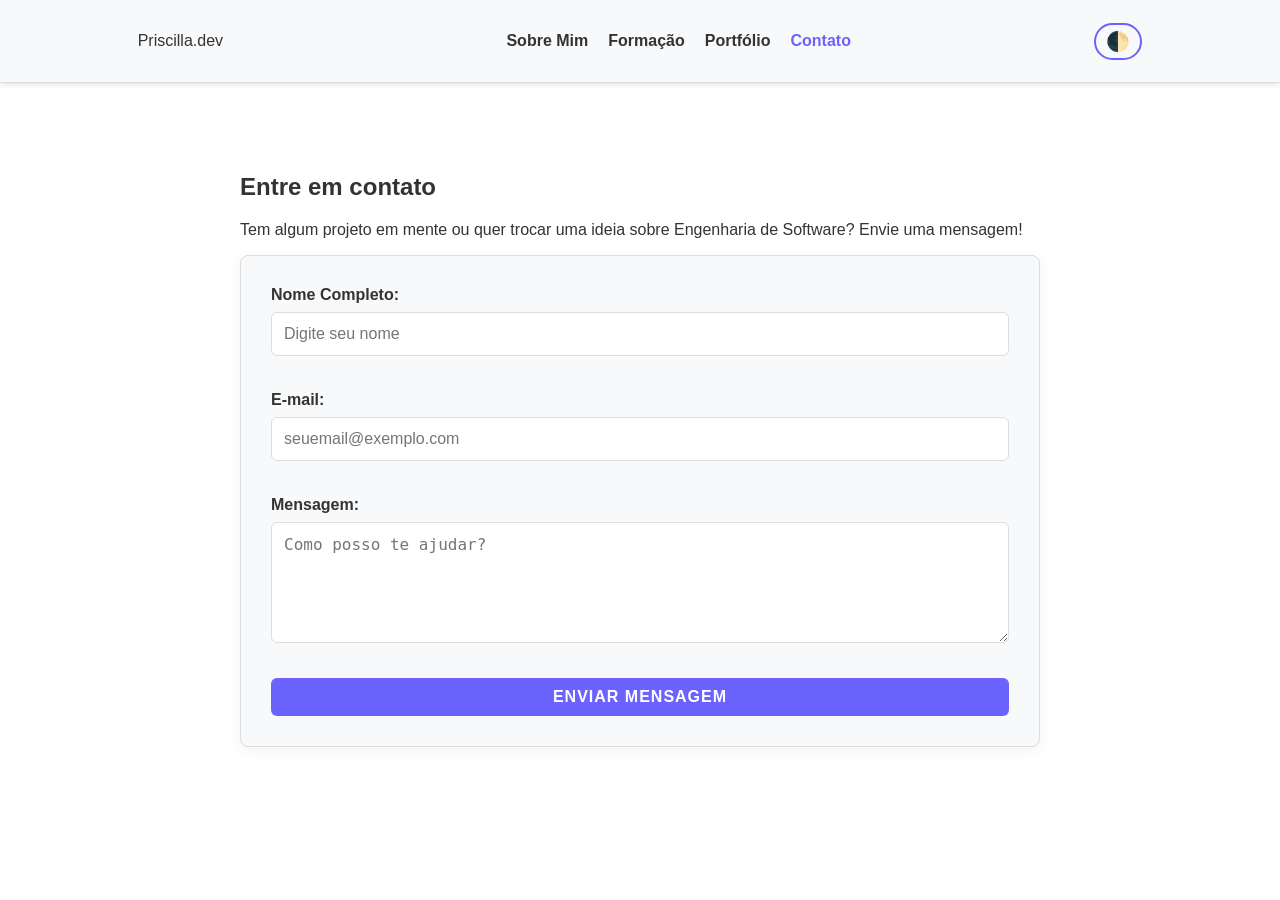
==== contato.html @ 25bb1f26 "upload arquivos do projeto portfolio" ====
<!DOCTYPE html>
<html lang="pt-br">
<head>
    <meta charset="UTF-8">
    <meta name="viewport" content="width=device-width, initial-scale=1.0">
    <title>Contato | Priscilla</title>
    <link rel="stylesheet" href="css/style.css">
</head>
<body>
    <nav class="navbar">
        <div class="logo">Priscilla<span>.dev</span></div>
        <ul class="nav-links">
            <li><a href="index.html">Sobre Mim</a></li>
            <li><a href="formacao.html">Formação</a></li>
            <li><a href="portfolio.html">Portfólio</a></li>
            <li><a href="contato.html" class="active">Contato</a></li>
        </ul>
        <button id="theme-toggle">🌓</button>
    </nav>

    <main class="container">
        <section id="contato">
            <h1>Entre em contato</h1>
            <p>Tem algum projeto em mente ou quer trocar uma ideia sobre Engenharia de Software? Envie uma mensagem!</p>

            <form id="contact-form" class="contato-form">
                <div class="form-group">
                    <label for="nome">Nome Completo:</label>
                    <input type="text" id="nome" name="nome" placeholder="Digite seu nome">
                </div>

                <div class="form-group">
                    <label for="email">E-mail:</label>
                    <input type="email" id="email" name="email" placeholder="seuemail@exemplo.com">
                </div>

                <div class="form-group">
                    <label for="mensagem">Mensagem:</label>
                    <textarea id="mensagem" name="mensagem" rows="5" placeholder="Como posso te ajudar?"></textarea>
                </div>

                <button type="submit" id="submit-btn">Enviar Mensagem</button>
            </form>
            
            <div id="resultado-envio"></div>
        </section>
    </main>

    <script src="script/script.js"></script>
</body>
</html>
---- css/style.css ----
/* ============================================================
   CONFIGURAÇÃO DE CORES E VARIÁVEIS
   ============================================================ */

/* Cores padrão (Modo Claro) */
:root {
    --bg-color: #ffffff;          /* Fundo da página */
    --text-color: #333333;        /* Cor do texto principal */
    --nav-bg: #f8f9fa;            /* Fundo do menu */
    --primary-color: #6c63ff;     /* Cor de destaque (roxo) */
    --card-bg: #fdfdfd;           /* Fundo dos cards de projeto */
    --border-color: #dddddd;      /* Cor das bordas */
}

/* Cores quando o modo DARK estiver ativo */
.dark-theme {
    --bg-color: #121212;          /* Fundo preto/cinza escuro */
    --text-color: #e0e0e0;        /* Texto cinza claro */
    --nav-bg: #1f1f1f;            /* Menu mais escuro que o fundo */
    --card-bg: #1e1e1e;           /* Cards em destaque no escuro */
    --border-color: #333333;      /* Bordas sutis */
}

/* ============================================================
   APLICAÇÃO DAS VARIÁVEIS (ESSENCIAL)
   ============================================================ */

body {
    background-color: var(--bg-color);
    color: var(--text-color);
    transition: background-color 0.3s, color 0.3s; /* Transição suave ao trocar */
    font-family: 'Segoe UI', Tahoma, Geneva, Verdana, sans-serif;
    margin: 0;
}

.navbar {
    background-color: var(--nav-bg);
    border-bottom: 1px solid var(--border-color);
}

.nav-links a {
    color: var(--text-color);
}

.card, .project-card, .contato-form {
    background-color: var(--card-bg);
    border: 1px solid var(--border-color);
    color: var(--text-color);
}

input, textarea {
    background-color: var(--bg-color); /* Faz o campo acompanhar o tema */
    color: var(--text-color);
    border: 1px solid var(--border-color);
}

#theme-toggle {
    background: none;
    border: 2px solid var(--primary-color);
    color: var(--primary-color);
    cursor: pointer;
    padding: 5px 10px;
    border-radius: 20px;
    font-size: 1.2rem;
    transition: 0.3s;
}

#theme-toggle:hover {
    background-color: var(--primary-color);
    color: white;
}
body {
    font-family: 'Segoe UI', sans-serif;
    background-color: var(--bg-color);
    color: var(--text-color);
    margin: 0;
    transition: 0.3s;
}

/* Navbar */
.navbar {
    display: flex;
    justify-content: space-around;
    align-items: center;
    background: var(--nav-bg);
    padding: 1rem;
    position: sticky;
    top: 0;
    box-shadow: 0 2px 5px rgba(0,0,0,0.1);
}

.nav-links {
    list-style: none;
    display: flex;
    gap: 20px;
}

.nav-links a {
    text-decoration: none;
    color: var(--text-color);
    font-weight: bold;
}

.nav-links a.active { color: var(--primary-color); }

/* Conteúdo Principal */
.container {
    max-width: 800px;
    margin: 50px auto;
    padding: 20px;
}

/* Formulário de Contato */
.form-group {
    margin-bottom: 15px;
    display: flex;
    flex-direction: column;
}

input, textarea {
    padding: 10px;
    border: 1px solid #ccc;
    border-radius: 4px;
}

button#submit-btn {
    background: var(--primary-color);
    color: white;
    border: none;
    padding: 10px 20px;
    cursor: pointer;
}
/* Estilização específica do Formulário */
.contato-form {
    display: flex;
    flex-direction: column;
    gap: 20px;
    background: var(--nav-bg);
    padding: 30px;
    border-radius: 8px;
    box-shadow: 0 4px 15px rgba(0,0,0,0.05);
}

.form-group label {
    margin-bottom: 8px;
    font-weight: 600;
}

input, textarea {
    padding: 12px;
    border: 1px solid #ddd;
    border-radius: 6px;
    font-size: 1rem;
    background-color: var(--bg-color);
    color: var(--text-color);
    transition: border-color 0.3s;
}

input:focus, textarea:focus {
    outline: none;
    border-color: var(--primary-color);
}

#submit-btn {
    padding: 15px;
    font-size: 1rem;
    font-weight: bold;
    text-transform: uppercase;
    letter-spacing: 1px;
    border-radius: 6px;
    transition: filter 0.2s;
}

#submit-btn:hover {
    filter: brightness(1.2);
}
.card, .project-card {
    background: var(--nav-bg);
    padding: 20px;
    margin-bottom: 20px;
    border-radius: 8px;
    border-left: 5px solid var(--primary-color);
}

.skills-list {
    display: grid;
    grid-template-columns: repeat(auto-fit, minmax(200px, 1fr));
    gap: 10px;
    list-style: none;
    padding: 0;
}

.skills-list li {
    background: #e9ecef;
    padding: 10px;
    border-radius: 5px;
    color: #333; /* Mantém legível mesmo no modo escuro */
}

.project-grid {
    display: flex;
    flex-direction: column;
    gap: 15px;
}
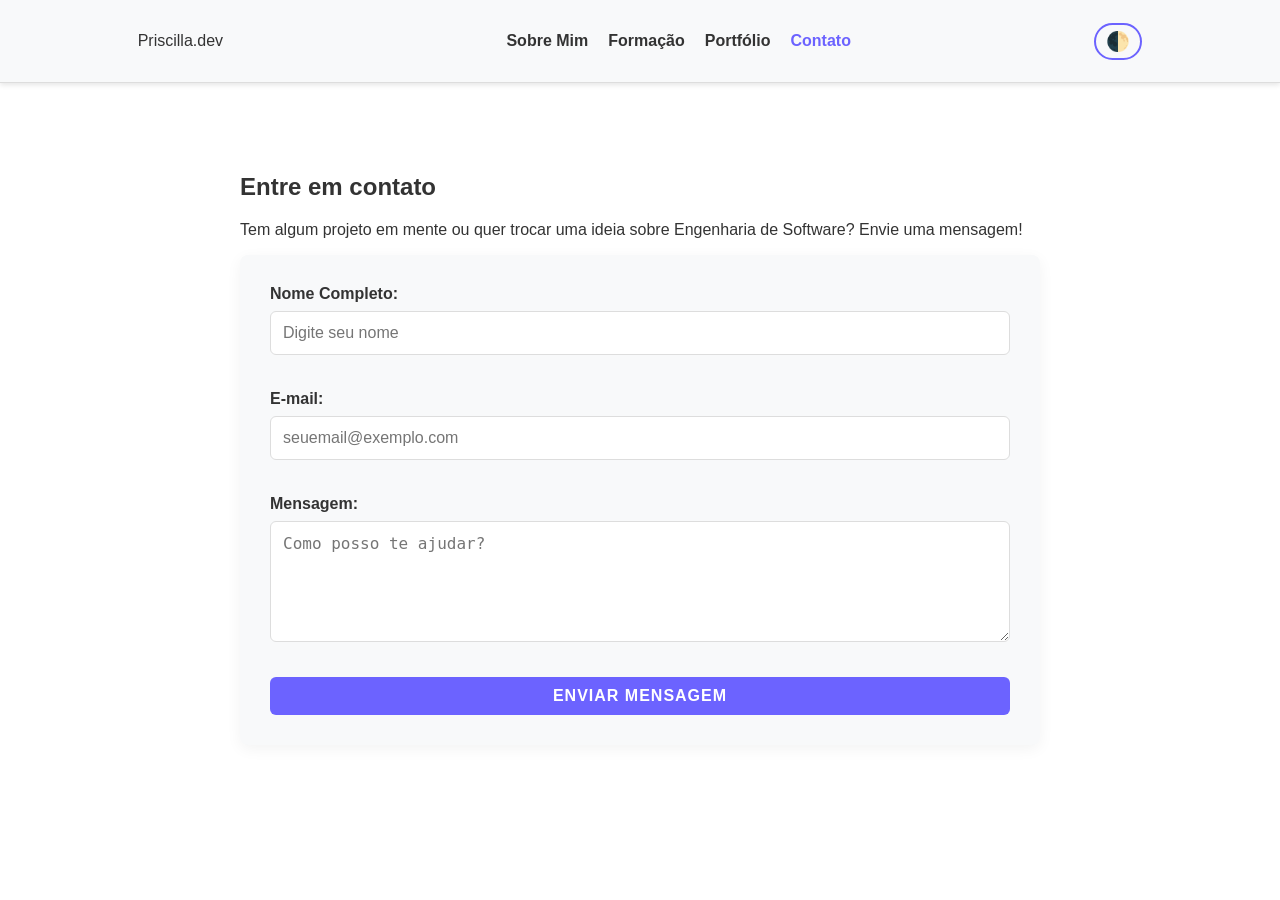
==== commit 2d50641d: "2" ====
--- a/contato.html
+++ b/contato.html
@@ -23,7 +23,7 @@
             <h1>Entre em contato</h1>
             <p>Tem algum projeto em mente ou quer trocar uma ideia sobre Engenharia de Software? Envie uma mensagem!</p>
 
-            <form id="contact-form" class="contato-form">
+            <form id="formulario" class="formulario">
                 <div class="form-group">
                     <label for="nome">Nome Completo:</label>
                     <input type="text" id="nome" name="nome" placeholder="Digite seu nome">
--- a/css/style.css
+++ b/css/style.css
@@ -131,7 +131,7 @@
     cursor: pointer;
 }
 /* Estilização específica do Formulário */
-.contato-form {
+.formulario {
     display: flex;
     flex-direction: column;
     gap: 20px;
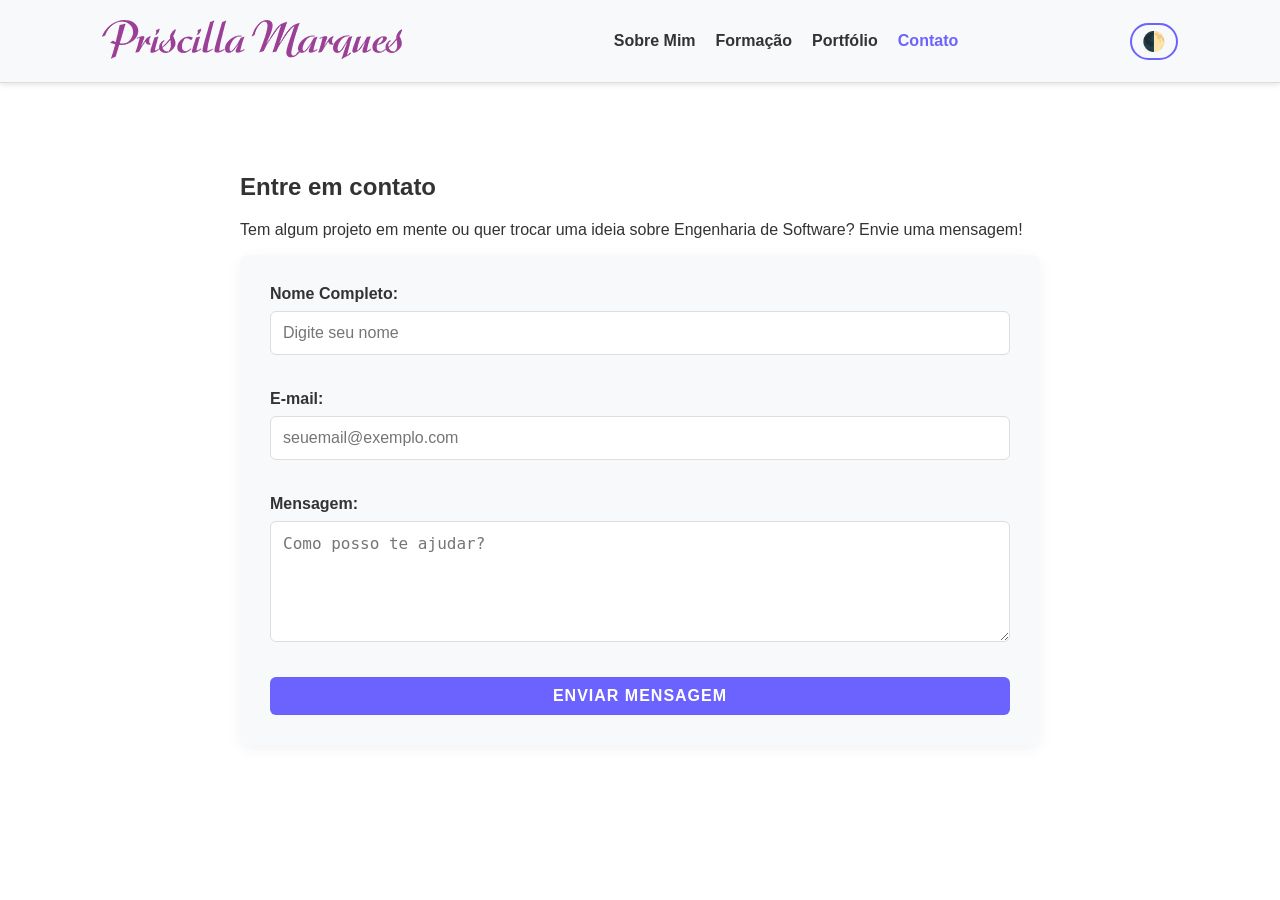
==== commit edd35217: "2" ====
--- a/contato.html
+++ b/contato.html
@@ -8,7 +8,7 @@
 </head>
 <body>
     <nav class="navbar">
-        <div class="logo">Priscilla<span>.dev</span></div>
+        <div class="logo"> <img src="img/logo.png"></div>
         <ul class="nav-links">
             <li><a href="index.html">Sobre Mim</a></li>
             <li><a href="formacao.html">Formação</a></li>
--- a/css/style.css
+++ b/css/style.css
@@ -4,31 +4,44 @@
 
 /* Cores padrão (Modo Claro) */
 :root {
-    --bg-color: #ffffff;          /* Fundo da página */
-    --text-color: #333333;        /* Cor do texto principal */
-    --nav-bg: #f8f9fa;            /* Fundo do menu */
-    --primary-color: #6c63ff;     /* Cor de destaque (roxo) */
-    --card-bg: #fdfdfd;           /* Fundo dos cards de projeto */
-    --border-color: #dddddd;      /* Cor das bordas */
+    --bg-color: #ffffff;
+    /* Fundo da página */
+    --text-color: #333333;
+    /* Cor do texto principal */
+    --nav-bg: #f8f9fa;
+    /* Fundo do menu */
+    --primary-color: #6c63ff;
+    /* Cor de destaque (roxo) */
+    --card-bg: #fdfdfd;
+    /* Fundo dos cards de projeto */
+    --border-color: #dddddd;
+    /* Cor das bordas */
 }
 
 /* Cores quando o modo DARK estiver ativo */
 .dark-theme {
-    --bg-color: #121212;          /* Fundo preto/cinza escuro */
-    --text-color: #e0e0e0;        /* Texto cinza claro */
-    --nav-bg: #1f1f1f;            /* Menu mais escuro que o fundo */
-    --card-bg: #1e1e1e;           /* Cards em destaque no escuro */
-    --border-color: #333333;      /* Bordas sutis */
+    --bg-color: #121212;
+    /* Fundo preto/cinza escuro */
+    --text-color: #e0e0e0;
+    /* Texto cinza claro */
+    --nav-bg: #1f1f1f;
+    /* Menu mais escuro que o fundo */
+    --card-bg: #1e1e1e;
+    /* Cards em destaque no escuro */
+    --border-color: #333333;
+    /* Bordas sutis */
 }
 
 /* ============================================================
    APLICAÇÃO DAS VARIÁVEIS (ESSENCIAL)
    ============================================================ */
 
+
 body {
     background-color: var(--bg-color);
     color: var(--text-color);
-    transition: background-color 0.3s, color 0.3s; /* Transição suave ao trocar */
+    transition: background-color 0.3s, color 0.3s;
+    /* Transição suave ao trocar */
     font-family: 'Segoe UI', Tahoma, Geneva, Verdana, sans-serif;
     margin: 0;
 }
@@ -38,18 +51,27 @@
     border-bottom: 1px solid var(--border-color);
 }
 
+.navbar .logo {
+    width: 300px;
+    height: auto;
+}
+
 .nav-links a {
     color: var(--text-color);
 }
 
-.card, .project-card, .contato-form {
+.card,
+.project-card,
+.contato-form {
     background-color: var(--card-bg);
     border: 1px solid var(--border-color);
     color: var(--text-color);
 }
 
-input, textarea {
-    background-color: var(--bg-color); /* Faz o campo acompanhar o tema */
+input,
+textarea {
+    background-color: var(--bg-color);
+    /* Faz o campo acompanhar o tema */
     color: var(--text-color);
     border: 1px solid var(--border-color);
 }
@@ -69,6 +91,7 @@
     background-color: var(--primary-color);
     color: white;
 }
+
 body {
     font-family: 'Segoe UI', sans-serif;
     background-color: var(--bg-color);
@@ -86,7 +109,7 @@
     padding: 1rem;
     position: sticky;
     top: 0;
-    box-shadow: 0 2px 5px rgba(0,0,0,0.1);
+    box-shadow: 0 2px 5px rgba(0, 0, 0, 0.1);
 }
 
 .nav-links {
@@ -101,7 +124,9 @@
     font-weight: bold;
 }
 
-.nav-links a.active { color: var(--primary-color); }
+.nav-links a.active {
+    color: var(--primary-color);
+}
 
 /* Conteúdo Principal */
 .container {
@@ -117,7 +142,8 @@
     flex-direction: column;
 }
 
-input, textarea {
+input,
+textarea {
     padding: 10px;
     border: 1px solid #ccc;
     border-radius: 4px;
@@ -130,6 +156,7 @@
     padding: 10px 20px;
     cursor: pointer;
 }
+
 /* Estilização específica do Formulário */
 .formulario {
     display: flex;
@@ -138,7 +165,7 @@
     background: var(--nav-bg);
     padding: 30px;
     border-radius: 8px;
-    box-shadow: 0 4px 15px rgba(0,0,0,0.05);
+    box-shadow: 0 4px 15px rgba(0, 0, 0, 0.05);
 }
 
 .form-group label {
@@ -146,7 +173,8 @@
     font-weight: 600;
 }
 
-input, textarea {
+input,
+textarea {
     padding: 12px;
     border: 1px solid #ddd;
     border-radius: 6px;
@@ -156,7 +184,8 @@
     transition: border-color 0.3s;
 }
 
-input:focus, textarea:focus {
+input:focus,
+textarea:focus {
     outline: none;
     border-color: var(--primary-color);
 }
@@ -174,7 +203,9 @@
 #submit-btn:hover {
     filter: brightness(1.2);
 }
-.card, .project-card {
+
+.card,
+.project-card {
     background: var(--nav-bg);
     padding: 20px;
     margin-bottom: 20px;
@@ -194,7 +225,8 @@
     background: #e9ecef;
     padding: 10px;
     border-radius: 5px;
-    color: #333; /* Mantém legível mesmo no modo escuro */
+    color: #333;
+    /* Mantém legível mesmo no modo escuro */
 }
 
 .project-grid {
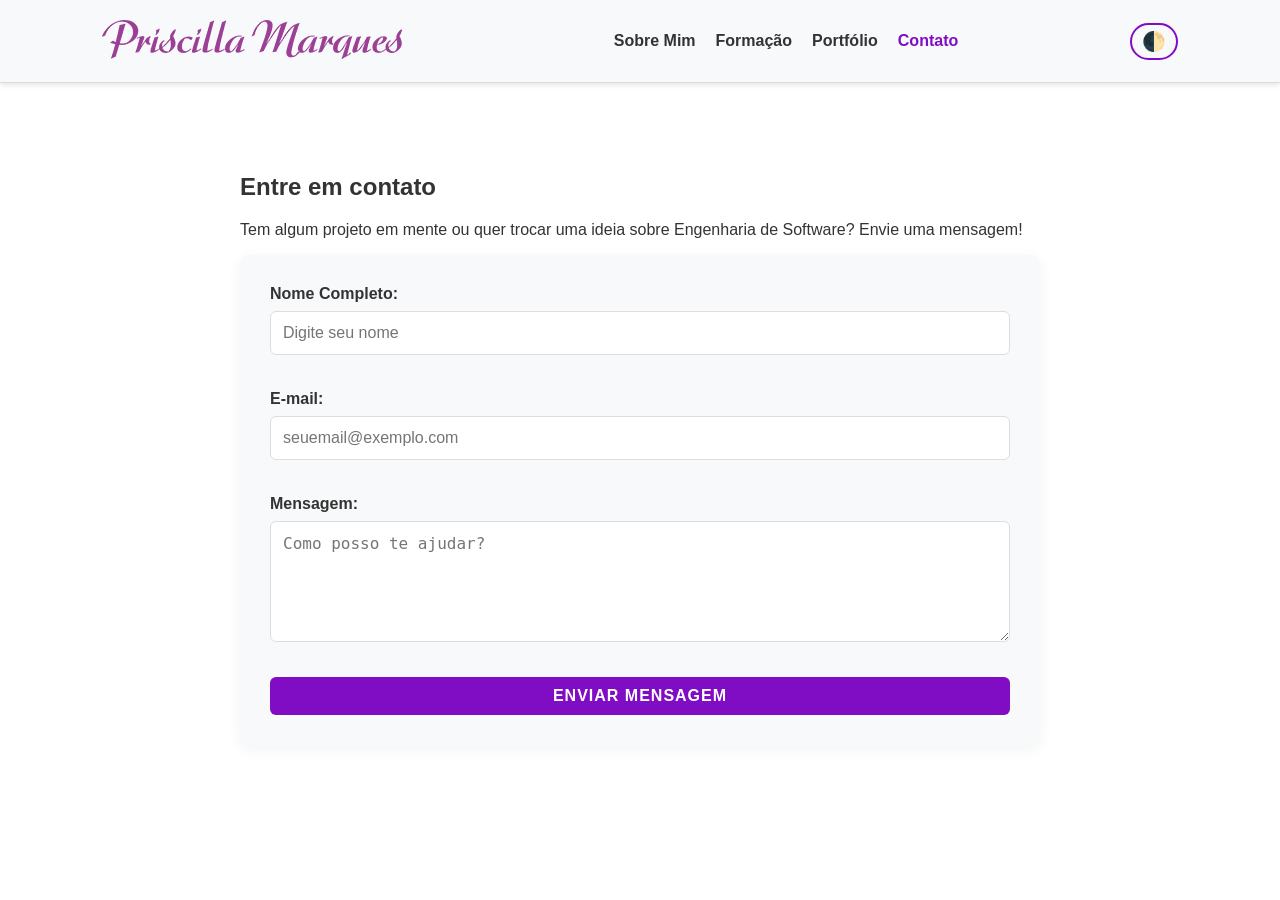
==== commit 7010a7d0: "links" ====
--- a/contato.html
+++ b/contato.html
@@ -8,7 +8,9 @@
 </head>
 <body>
     <nav class="navbar">
-        <div class="logo"> <img src="img/logo.png"></div>
+           <div class="logo"> <a href="index.html">
+    <img src="img/logo.png" >
+</a></div>
         <ul class="nav-links">
             <li><a href="index.html">Sobre Mim</a></li>
             <li><a href="formacao.html">Formação</a></li>
--- a/css/style.css
+++ b/css/style.css
@@ -10,7 +10,7 @@
     /* Cor do texto principal */
     --nav-bg: #f8f9fa;
     /* Fundo do menu */
-    --primary-color: #6c63ff;
+    --primary-color: #800cc4;
     /* Cor de destaque (roxo) */
     --card-bg: #fdfdfd;
     /* Fundo dos cards de projeto */
